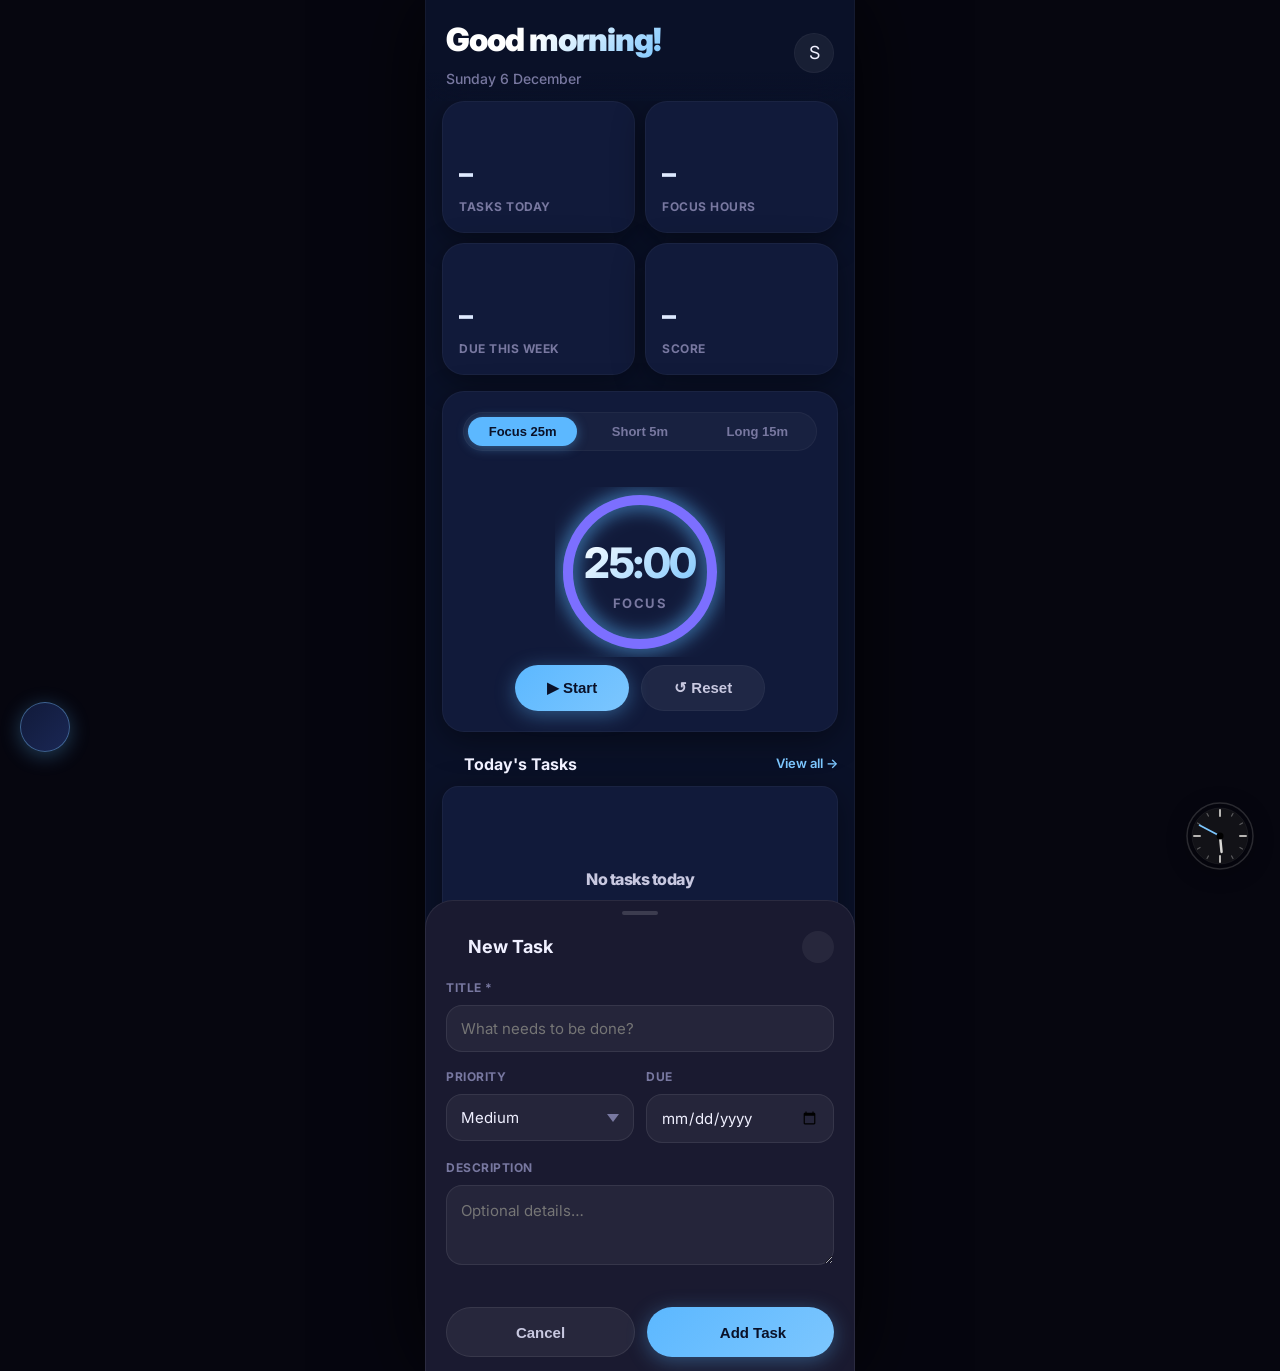
==== frontend/index.html @ b3008fc1 "Initial commit (no secrets)" ====
<!DOCTYPE html>
<html lang="en">
<head>
  <meta charset="UTF-8"/>
  <meta name="viewport" content="width=device-width, initial-scale=1.0, viewport-fit=cover"/>
  <meta name="theme-color" content="#0d0d18"/>
  <meta name="apple-mobile-web-app-capable" content="yes"/>
  <meta name="apple-mobile-web-app-status-bar-style" content="black-translucent"/>
  <title>Persona</title>
  <link rel="stylesheet" href="css/style.css"/>
  <link rel="manifest" href="manifest.json"/>
</head>
<body>
<div class="app-shell">

  <!-- Header -->
  <header class="app-header">
    <div>
      <div class="greeting-hello" id="greeting-text">Good morning! ☀️</div>
      <div class="greeting-date"  id="greeting-date"></div>
    </div>
    <div class="header-right">
      <div class="icon-btn" id="user-avatar-btn" title="Profile">S</div>
    </div>
  </header>

  <!-- Page content — widgets live here -->
  <main class="page-content">

    <!-- ── Widget: Stats ──────────────────────────── -->
    <div class="home-widget" data-widget-id="stats">
      <div class="stat-row">
        <div class="stat-tile">
          <div class="st-icon sticker"><svg class="line-icon"><use href="#icon-list"></use></svg></div>
          <div class="st-val" id="tasks-today">–</div>
          <div class="st-label">Tasks Today</div>
        </div>
        <div class="stat-tile">
          <div class="st-icon sticker"><svg class="line-icon"><use href="#icon-clock"></use></svg></div>
          <div class="st-val" id="focus-hours">–</div>
          <div class="st-label">Focus Hours</div>
        </div>
        <div class="stat-tile">
          <div class="st-icon sticker"><svg class="line-icon"><use href="#icon-bell"></use></svg></div>
          <div class="st-val" id="due-week">–</div>
          <div class="st-label">Due This Week</div>
        </div>
        <div class="stat-tile">
          <div class="st-icon sticker"><svg class="line-icon"><use href="#icon-ribbon"></use></svg></div>
          <div class="st-val" id="productivity-score">–</div>
          <div class="st-label">Score</div>
        </div>
      </div>
    </div>

    <!-- ── Widget: Focus Timer ────────────────────── -->
    <div class="home-widget" data-widget-id="focus-timer">
      <div class="card">
        <div class="timer-pills">
          <button class="timer-pill active" id="pill-focus" onclick="setTimerMode('focus',this)">Focus 25m</button>
          <button class="timer-pill" id="pill-short"  onclick="setTimerMode('short',this)">Short 5m</button>
          <button class="timer-pill" id="pill-long"   onclick="setTimerMode('long',this)">Long 15m</button>
        </div>

        <div class="focus-ring-wrap">
          <div class="focus-ring-svg" style="position:relative;width:170px;height:170px">
            <svg width="170" height="170" viewBox="0 0 170 170">
              <circle class="ring-bg"   cx="85" cy="85" r="72" fill="none" stroke-width="10"/>
              <circle class="ring-fill" cx="85" cy="85" r="72" fill="none" stroke-width="10"
                id="timer-circle"
                stroke-dasharray="452.4" stroke-dashoffset="0"/>
            </svg>
            <div class="ring-center">
              <div class="ring-time"  id="timer-display">25:00</div>
              <div class="ring-label" id="timer-mode-label">Focus</div>
            </div>
          </div>
        </div>

        <div class="timer-controls">
          <button class="btn-timer btn-timer-primary"   id="timer-btn" onclick="toggleTimer()">▶ Start</button>
          <button class="btn-timer btn-timer-secondary" onclick="resetTimer()">↺ Reset</button>
        </div>
      </div>
    </div>

    <!-- ── Widget: Today's Tasks ──────────────────── -->
    <div class="home-widget" data-widget-id="tasks">
      <div class="section-head">
        <span class="section-title"><svg class="line-icon" style="width:18px;height:18px;stroke-width:3px;margin-bottom:-3px"><use href="#icon-list"></use></svg> Today's Tasks</span>
        <a href="/planner" class="section-link">View all →</a>
      </div>
      <div class="card card-sm" id="tasks-container">
        <div class="empty-state" style="padding:20px 0">
          <div class="empty-icon sticker sticker-md"><svg class="line-icon"><use href="#icon-list"></use></svg></div>
          <h3>No tasks today</h3>
          <p>Tap + to add a task</p>
        </div>
      </div>
    </div>

    <!-- ── Widget: Habits ─────────────────────────── -->
    <div class="home-widget" data-widget-id="habits">
      <div class="section-head">
        <span class="section-title"><svg class="line-icon" style="width:18px;height:18px;stroke-width:3px;margin-bottom:-3px"><use href="#icon-ribbon"></use></svg> Habits</span>
        <a href="/habits" class="section-link">All →</a>
      </div>
      <div class="card card-sm" id="habits-container">
        <div class="empty-state" style="padding:16px 0">
          <div class="empty-icon sticker sticker-sm"><svg class="line-icon"><use href="#icon-ribbon"></use></svg></div>
          <p>No habits yet — <a href="/habits" style="color:var(--accent-light)">add one!</a></p>
        </div>
      </div>
    </div>

    <!-- ── Widget: Due Soon ───────────────────────── -->
    <div class="home-widget" data-widget-id="assignments">
      <div class="section-head">
        <span class="section-title"><svg class="line-icon" style="width:18px;height:18px;stroke-width:3px;margin-bottom:-3px"><use href="#icon-bell"></use></svg> Due Soon</span>
        <a href="/assignments" class="section-link">All →</a>
      </div>
      <div id="assignments-container">
        <div class="card card-sm" style="color:var(--text-muted);font-size:13px;text-align:center;padding:20px">No pending assignments</div>
      </div>
    </div>

  </main>

  <!-- FAB kept in HTML so legacy scripts don't break, hidden via CSS -->
  <button class="fab" id="fab" onclick="toggleFAB()" title="Add Task" style="display:none">+</button>

  <!-- AI chat bubble -->
  <div class="ai-bubble">
    <div class="ai-peek" id="ai-peek">
      <div class="ai-peek-title"><svg class="line-icon" style="width:16px;margin-bottom:-3px"><use href="#icon-bot"></use></svg> Persona AI</div>
      <div class="ai-response" id="ai-response-text">Tap below to let AI schedule your day!</div>
      <div class="ai-actions">
        <button class="ai-action-btn" onclick="aiScheduleDay()"><svg class="line-icon" style="width:14px;height:14px"><use href="#icon-zap"></use></svg> Schedule My Day</button>
        <button class="ai-action-btn" onclick="hideAI()"><svg class="line-icon" style="width:14px;height:14px"><use href="#icon-x"></use></svg> Close</button>
      </div>
    </div>
    <button class="ai-btn sticker" onclick="toggleAI()" title="AI Assistant">
      <svg class="line-icon" style="stroke: #fff"><use href="#icon-globe"></use></svg>
    </button>
  </div>

</div><!-- /.app-shell -->

<!-- Add Task Sheet -->
<div class="sheet-backdrop" id="task-backdrop" onclick="closeFAB()"></div>
<div class="bottom-sheet" id="task-sheet">
  <div class="sheet-handle"></div>
  <div class="sheet-header">
    <span class="sheet-title"><svg class="line-icon" style="width:18px"><use href="#icon-edit"></use></svg> New Task</span>
    <button class="sheet-close" onclick="closeFAB()"><svg class="line-icon" style="width:20px"><use href="#icon-x"></use></svg></button>
  </div>
  <div class="sheet-body">
    <div class="form-group">
      <label>Title *</label>
      <input type="text" id="task-title" placeholder="What needs to be done?"/>
    </div>
    <div class="form-row">
      <div class="form-group">
        <label>Priority</label>
        <select id="task-priority">
          <option value="medium">Medium</option>
          <option value="high">High</option>
          <option value="low">Low</option>
          <option value="urgent">Urgent</option>
        </select>
      </div>
      <div class="form-group">
        <label>Due</label>
        <input type="date" id="task-due"/>
      </div>
    </div>
    <div class="form-group">
      <label>Description</label>
      <textarea id="task-desc" placeholder="Optional details…"></textarea>
    </div>
  </div>
  <div class="sheet-footer">
    <button class="btn btn-secondary" onclick="closeFAB()">Cancel</button>
    <button class="btn btn-primary"   onclick="quickAddTask()"><svg class="line-icon" style="width:18px"><use href="#icon-check"></use></svg> Add Task</button>
  </div>
</div>

<div class="toast-container" id="toast-container"></div>

<!-- Scripts -->
<script src="js/auth-guard.js"></script>
<script src="js/app.js"></script>
<script src="js/focus_timer.js"></script>
<script src="js/clock-nav.js"></script>
<script src="js/home-grid.js"></script>

<script>
let fabOpen = false, aiOpen = false;

document.addEventListener('DOMContentLoaded', async () => {
  initApp();
  setGreeting();
  loadDashboard();
});

function setGreeting() {
  const h = new Date().getHours();
  const greet = h < 12 ? 'Good morning!' : h < 17 ? 'Good afternoon!' : 'Good evening!';
  document.getElementById('greeting-text').textContent = greet;
  document.getElementById('greeting-date').textContent =
    new Date().toLocaleDateString('en-IN', { weekday:'long', day:'numeric', month:'long' });
}

async function loadDashboard() {
  try {
    const [tasks, analytics, habits, assignments] = await Promise.allSettled([
      API.get('/tasks/?date=' + new Date().toISOString().slice(0,10)),
      API.get('/analytics/?period=week'),
      API.get('/habits/'),
      API.get('/assignments/?status=pending'),
    ]);
    if (tasks.value)       renderTodayTasks(tasks.value);
    if (analytics.value)   updateStats(analytics.value);
    if (habits.value)      renderHabits(habits.value);
    if (assignments.value) renderAssignments(assignments.value);
  } catch (_) {}
}

function updateStats(d) {
  document.getElementById('focus-hours').textContent        = (d.focus?.total_hours || 0) + 'h';
  document.getElementById('productivity-score').textContent = (d.productivity_score || 0) + '%';
}

function renderTodayTasks(tasks) {
  document.getElementById('tasks-today').textContent = tasks.length;
  const el = document.getElementById('tasks-container');
  if (!tasks.length) return;
  el.innerHTML = tasks.map(t => `
    <div class="task-item ${t.status==='completed'?'done':''}" id="ti-${t.id}">
      <div class="task-check" onclick="completeTask('${t.id}',this)">${t.status==='completed'?'<svg class="line-icon" style="width:14px;height:14px;stroke-width:3px"><use href="#icon-check"></use></svg>':''}</div>
      <div class="task-body">
        <div class="task-title-text">${esc(t.title)}</div>
        <div class="task-meta-row">
          <span class="task-time">${t.start_time ? fmtTime(t.start_time) : '<svg class="line-icon" style="width:12px;height:12px;margin-bottom:-2px"><use href="#icon-zap"></use></svg> AI scheduled'}</span>
          <span class="badge badge-${t.priority}">${t.priority}</span>
        </div>
      </div>
      <button class="task-swipe-del" onclick="delTask('${t.id}')"><svg class="line-icon" style="width:18px"><use href="#icon-trash"></use></svg></button>
    </div>`).join('');
}

function renderHabits(habits) {
  document.getElementById('due-week').textContent = habits.filter(h=>!h.done_today).length + ' left';
  const el = document.getElementById('habits-container');
  if (!habits.length) return;
  el.innerHTML = habits.slice(0,4).map(h => `
    <div class="habit-row">
      <div class="habit-icon sticker">${h.icon && h.icon.includes('<svg') ? h.icon : '<svg class="line-icon"><use href="#icon-ribbon"></use></svg>'}</div>
      <div class="habit-info">
        <div class="habit-name">${esc(h.name)}</div>
        <div class="habit-streak"><svg class="line-icon" style="width:14px;height:14px;margin-bottom:-2px;stroke:var(--amber)"><use href="#icon-zap"></use></svg> ${h.streak} day streak</div>
      </div>
      <div class="habit-toggle ${h.done_today?'on':''}" id="ht-${h.id}" onclick="toggleHabitDash('${h.id}',this)"></div>
    </div>`).join('');
}

function renderAssignments(assgmts) {
  const el = document.getElementById('assignments-container');
  if (!assgmts.length) return;
  const urgency = a => new Date(a.due_date) - new Date();
  const sorted  = assgmts.filter(a=>a.due_date).sort((a,b)=>urgency(a)-urgency(b));
  el.innerHTML = sorted.slice(0,3).map(a => {
    const diff = Math.ceil((new Date(a.due_date)-new Date())/(1000*60*60*24));
    return `<div class="asgmt-card" onclick="window.location='/assignments'">
      <div class="asgmt-dot" style="background:${diff<=1?'var(--red)':diff<=3?'var(--amber)':'var(--green)'}"></div>
      <div>
        <div class="asgmt-title">${esc(a.title)}</div>
        <div class="asgmt-course">${esc(a.course_name)}</div>
        <div class="asgmt-due">Due ${diff<=0?'Today':diff===1?'Tomorrow':'in '+diff+' days'}</div>
      </div>
    </div>`;
  }).join('');
}

/* ── FAB (Add Task sheet) ───────────────────────── */
function toggleFAB() {
  fabOpen = !fabOpen;
  document.getElementById('task-sheet').classList.toggle('show', fabOpen);
  document.getElementById('task-backdrop').classList.toggle('show', fabOpen);
  if (fabOpen) setTimeout(() => document.getElementById('task-title').focus(), 350);
}
function closeFAB() {
  fabOpen = false;
  document.getElementById('task-sheet').classList.remove('show');
  document.getElementById('task-backdrop').classList.remove('show');
}

async function quickAddTask() {
  const title = document.getElementById('task-title').value.trim();
  if (!title) { showToast('error','Error','Title is required'); return; }
  try {
    await API.post('/tasks/', {
      title,
      priority:    document.getElementById('task-priority').value,
      description: document.getElementById('task-desc').value,
      due_date:    document.getElementById('task-due').value,
    });
    closeFAB();
    showToast('success','Task Added!','Your task has been saved');
    loadDashboard();
  } catch(e) { showToast('error','Error',e.message); }
}

async function toggleHabitDash(id, el) {
  try {
    const res = await API.patch('/habits/'+id+'/check', {});
    el.classList.toggle('on', res.done_today);
    if (res.done_today) showToast('success','Streak!', `${res.streak} day streak!`);
  } catch(e) { showToast('error','Error',e.message); }
}

async function completeTask(id, checkEl) {
  await API.patch('/tasks/'+id+'/complete', {});
  checkEl.innerHTML = '<svg class="line-icon" style="width:14px;height:14px;stroke-width:3px"><use href="#icon-check"></use></svg>';
  checkEl.closest('.task-item').classList.add('done');
  showToast('success','Done!','Task completed');
}
async function delTask(id) {
  await API.del('/tasks/'+id);
  document.getElementById('ti-'+id)?.remove();
  showToast('info','Deleted','Task removed');
}

/* ── AI bubble ─────────────────────────────────── */
function toggleAI() {
  aiOpen = !aiOpen;
  document.getElementById('ai-peek').classList.toggle('show', aiOpen);
}
function hideAI() {
  aiOpen = false;
  document.getElementById('ai-peek').classList.remove('show');
}
async function aiScheduleDay() {
  const txt = document.getElementById('ai-response-text');
  txt.className = 'ai-response loading';
  txt.textContent = 'Thinking about your schedule…';
  try {
    const res = await API.post('/ai/schedule', { message: 'Schedule my day based on my pending tasks' });
    txt.className = 'ai-response';
    txt.textContent = res.explanation || res.message || 'Done! Check your planner.';
    showToast('success','AI Scheduled!','Your day has been planned');
    loadDashboard();
  } catch(e) {
    txt.className = 'ai-response';
    txt.textContent = 'Could not reach AI — add your GEMINI_API_KEY to .env';
  }
}

function fmtTime(iso) {
  return iso ? new Date(iso).toLocaleTimeString('en-IN',{hour:'2-digit',minute:'2-digit'}) : '';
}
</script>
</body>
</html>
---- frontend/css/style.css ----
/* =============================================
   Persona PWA — Mobile-First Design System
   Dark glassmorphism + App-native layout
   ============================================= */

@import url('https://fonts.googleapis.com/css2?family=Inter:wght@300;400;500;600;700;800;900&display=swap');

/* ── Variables ───────────────────────────────── */
:root {
  /* Deep Blue Theme */
  --bg:           #0A1128;
  --bg-elevated:  #111A3A;
  --bg-glass:     rgba(255,255,255,0.03);
  --bg-glass2:    rgba(255,255,255,0.06);
  --border:       rgba(255,255,255,0.04);
  --border-light: rgba(255,255,255,0.08);

  /* Sky Blue Accents */
  --accent:        #5CB8FF;
  --accent-light:  #7CC6FE;
  --accent-dim:    rgba(92,184,255,0.15);
  --green:         #48E5A0;
  --amber:         #FFB347;
  --red:           #FF5C6C;
  --pink:          #FF6F91;
  --teal:          #00D1B2;
  --purple:        #B57BFF;

  --text-primary:   #F0F0FF;
  --text-secondary: #C8C8E0;
  --text-muted:     #7878A0;

  /* Bottom nav height — reserved space */
  --nav-h: 68px;
  --safe-bottom: env(safe-area-inset-bottom, 0px);

  --radius-sm:  10px;
  --radius-md:  16px;
  --radius-lg:  22px;
  --radius-xl:  28px;
  --radius-full: 9999px;

  --shadow-card: 0 8px 32px rgba(0,0,0,0.4);
  --shadow-fab:  0 8px 32px rgba(92,184,255,0.5);
  --transition:  0.2s cubic-bezier(0.4,0,0.2,1);
}

/* ── Reset ───────────────────────────────────── */
*, *::before, *::after { box-sizing: border-box; margin: 0; padding: 0; }
html { font-size: 16px; -webkit-tap-highlight-color: transparent; }
body {
  font-family: 'Inter', system-ui, sans-serif;
  background: var(--bg);
  color: var(--text-primary);
  line-height: 1.5;
  min-height: 100vh;
  overflow-x: hidden;
  /* Prevent overscroll bounce flash */
  overscroll-behavior: none;
}

/* ── Scrollbar ───────────────────────────────── */
::-webkit-scrollbar { width: 3px; }
::-webkit-scrollbar-track { background: transparent; }
::-webkit-scrollbar-thumb { background: rgba(124,111,255,0.3); border-radius: 99px; }

/* ── Typography ──────────────────────────────── */
h1,h2,h3 { font-weight: 800; letter-spacing: -0.5px; margin-bottom: 4px; }
p { color: var(--text-secondary); line-height: 1.6; }

/* ── App shell ───────────────────────────────── */
.app-shell {
  display: flex;
  flex-direction: column;
  min-height: 100vh;
  max-width: 430px;        /* phone width cap */
  margin: 0 auto;
  position: relative;
  background: var(--bg);
}

/* ── Top header ──────────────────────────────── */
.app-header {
  position: sticky;
  top: 0;
  z-index: 100;
  display: flex;
  align-items: center;
  justify-content: space-between;
  padding: 16px 20px 12px;
  background: linear-gradient(180deg, var(--bg) 70%, transparent);
  backdrop-filter: blur(20px);
  -webkit-backdrop-filter: blur(20px);
}
.header-title {
  font-size: 26px;
  font-weight: 800;
  letter-spacing: -0.5px;
  color: #fff;
}
.header-subtitle {
  font-size: 13px;
  color: var(--text-muted);
  margin-top: 2px;
}
.header-right {
  display: flex;
  gap: 10px;
  align-items: center;
}
.icon-btn {
  width: 40px; height: 40px;
  border-radius: var(--radius-full);
  background: var(--bg-glass2);
  border: 1px solid var(--border);
  display: flex; align-items: center; justify-content: center;
  font-size: 18px; cursor: pointer;
  transition: var(--transition);
  color: var(--text-primary);
}
.icon-btn:active { transform: scale(0.9); background: var(--accent-dim); }

/* ── Page content ────────────────────────────── */
.page-content {
  flex: 1;
  overflow-y: auto;
  padding: 0 16px;
  /* Extra bottom padding so content clears the clock FAB */
  padding-bottom: 120px;
}

/* ── FAB hidden — replaced by clock nav ────────── */
.fab { display: none; }

/* ── Cards ───────────────────────────────────── */
.card {
  background: var(--bg-elevated);
  border: 1px solid var(--border);
  border-radius: var(--radius-lg);
  padding: 20px;
  margin-bottom: 12px;
  transition: var(--transition);
  box-shadow: var(--shadow-card);
}
.card-sm { padding: 14px 16px; border-radius: var(--radius-md); }
.card:active { transform: scale(0.985); border-color: var(--border-light); }

/* ── Stat row ────────────────────────────────── */
.stat-row {
  display: grid;
  grid-template-columns: repeat(2, 1fr);
  gap: 10px;
  margin-bottom: 16px;
}
.stat-tile {
  background: var(--bg-elevated);
  border: 1px solid var(--border);
  border-radius: var(--radius-lg);
  padding: 16px;
  box-shadow: var(--shadow-card);
}
.stat-tile .st-icon { font-size: 24px; margin-bottom: 10px; opacity: 0.9; }
.stat-tile .st-val {
  font-size: 28px; font-weight: 800; letter-spacing: -0.5px;
  background: linear-gradient(135deg, var(--text-primary), var(--accent-light));
  -webkit-background-clip: text;
  background-clip: text;
  -webkit-text-fill-color: transparent;
}
.stat-tile .st-label { font-size: 12px; color: var(--text-muted); margin-top: 4px; font-weight: 700; text-transform: uppercase; letter-spacing: 0.5px; }

/* ── Focus ring (pomodoro) ───────────────────── */
.focus-ring-wrap {
  display: flex;
  flex-direction: column;
  align-items: center;
  padding: 20px 0 8px;
}
.focus-ring-svg { position: relative; }
.ring-bg { stroke: rgba(255,255,255,0.07); }
.ring-fill {
  stroke: var(--accent);
  stroke-linecap: round;
  transform-origin: 50% 50%;
  transform: rotate(-90deg);
  transition: stroke-dashoffset 1s linear, stroke 0.5s;
  filter: drop-shadow(0 0 10px var(--accent));
}
.ring-center {
  position: absolute; inset: 0;
  display: flex; flex-direction: column;
  align-items: center; justify-content: center;
}
.ring-time {
  font-size: 42px; font-weight: 800;
  letter-spacing: -1.5px;
  background: linear-gradient(135deg, #fff, var(--accent-light));
  -webkit-background-clip: text;
  background-clip: text;
  -webkit-text-fill-color: transparent;
}
.ring-label { font-size: 13px; color: var(--text-muted); font-weight: 700; text-transform: uppercase; letter-spacing: 1.5px; }

/* Timer mode pills */
.timer-pills {
  display: flex; gap: 8px;
  background: var(--bg-glass);
  border: 1px solid var(--border);
  border-radius: var(--radius-full);
  padding: 4px;
  margin-bottom: 16px;
}
.timer-pill {
  flex: 1; text-align: center;
  padding: 7px 0; border-radius: var(--radius-full);
  font-size: 13px; font-weight: 600; cursor: pointer;
  color: var(--text-muted); transition: var(--transition);
  border: none; background: none;
}
.timer-pill.active {
  background: var(--accent);
  color: #0A1128; /* Dark text on light blue */
  box-shadow: 0 2px 12px rgba(92,184,255,0.4);
}

/* Timer control buttons */
.timer-controls { display: flex; gap: 12px; justify-content: center; }
.btn-timer {
  padding: 13px 32px; border-radius: var(--radius-full);
  font-size: 15px; font-weight: 700; cursor: pointer;
  transition: var(--transition); border: none;
}
.btn-timer:active { transform: scale(0.93); }
.btn-timer-primary {
  background: linear-gradient(135deg, var(--accent), var(--accent-light));
  color: #0A1128;
  box-shadow: 0 4px 20px rgba(92,184,255,0.4);
}
.btn-timer-secondary {
  background: var(--bg-glass2);
  border: 1px solid var(--border);
  color: var(--text-secondary);
}

/* ── Section heading ─────────────────────────── */
.section-head {
  display: flex; align-items: center; justify-content: space-between;
  margin: 20px 0 10px;
}
.section-title {
  font-size: 16px; font-weight: 700;
  color: var(--text-primary);
}
.section-link {
  font-size: 13px; color: var(--accent-light);
  font-weight: 600; cursor: pointer;
  text-decoration: none;
}

/* ── Task item ───────────────────────────────── */
.task-item {
  display: flex; align-items: center; gap: 12px;
  padding: 13px 0;
  border-bottom: 1px solid var(--border);
  transition: var(--transition);
}
.task-item:last-child { border-bottom: none; }
.task-check {
  width: 24px; height: 24px; flex-shrink: 0;
  border-radius: 50%;
  border: 2px solid var(--border-light);
  display: flex; align-items: center; justify-content: center;
  cursor: pointer; transition: var(--transition); font-size: 13px;
}
.task-check:active { transform: scale(0.85); }
.task-item.done .task-check {
  background: var(--green); border-color: var(--green); color: #000; font-size: 12px;
}
.task-item.done .task-title-text { text-decoration: line-through; color: var(--text-muted); }
.task-body { flex: 1; min-width: 0; }
.task-title-text { font-size: 14px; font-weight: 600; white-space: nowrap; overflow: hidden; text-overflow: ellipsis; }
.task-meta-row { display: flex; gap: 8px; align-items: center; margin-top: 3px; flex-wrap: wrap; }
.task-time { font-size: 11px; color: var(--text-muted); }
.task-swipe-del {
  flex-shrink: 0; width: 36px; height: 36px;
  background: rgba(255,92,108,0.12); border-radius: var(--radius-sm);
  display: flex; align-items: center; justify-content: center;
  font-size: 16px; cursor: pointer;
  border: none; color: var(--red);
}
.task-swipe-del:active { background: rgba(255,92,108,0.25); }

/* ── Badge / chip ────────────────────────────── */
.badge {
  display: inline-flex; align-items: center;
  padding: 3px 8px; border-radius: var(--radius-full);
  font-size: 10px; font-weight: 700; text-transform: uppercase; letter-spacing: 0.5px;
}
.badge-high, .badge-urgent { background: rgba(255,92,108,0.15); color: var(--red); }
.badge-medium               { background: rgba(255,179,71,0.15);  color: var(--amber); }
.badge-low                  { background: rgba(72,229,160,0.15);   color: var(--green); }
.badge-pending              { background: rgba(255,179,71,0.12);   color: var(--amber); }
.badge-completed            { background: rgba(72,229,160,0.12);   color: var(--green); }
.badge-in_progress          { background: rgba(124,111,255,0.15);  color: var(--accent-light); }
.badge-submitted            { background: rgba(72,229,160,0.12);   color: var(--green); }
.badge-late                 { background: rgba(255,92,108,0.12);   color: var(--red); }
.badge-graded               { background: rgba(181,123,255,0.12);  color: var(--purple); }

/* ── Progress bar ────────────────────────────── */
.progress-track {
  background: rgba(255,255,255,0.06);
  border-radius: var(--radius-full);
  height: 6px; overflow: hidden;
}
.progress-fill {
  height: 100%;
  background: linear-gradient(90deg, var(--accent), var(--accent-light));
  border-radius: var(--radius-full);
  transition: width 0.5s ease;
}

/* ── Habit row ───────────────────────────────── */
.habit-row {
  display: flex; align-items: center; gap: 12px;
  padding: 12px 0; border-bottom: 1px solid var(--border);
}
.habit-row:last-child { border-bottom: none; }
.habit-icon { font-size: 24px; width: 40px; text-align: center; flex-shrink: 0; }
.habit-info { flex: 1; }
.habit-name { font-size: 14px; font-weight: 600; }
.habit-streak { font-size: 12px; color: var(--amber); font-weight: 700; }
.habit-toggle {
  width: 44px; height: 26px; border-radius: var(--radius-full);
  background: rgba(255,255,255,0.08);
  border: 2px solid var(--border-light);
  cursor: pointer; transition: var(--transition);
  position: relative; flex-shrink: 0;
}
.habit-toggle::after {
  content: '';
  position: absolute; top: 2px; left: 2px;
  width: 18px; height: 18px;
  background: var(--text-muted); border-radius: 50%;
  transition: var(--transition);
}
.habit-toggle.on {
  background: linear-gradient(135deg, var(--green), #2fd48a);
  border-color: var(--green);
}
.habit-toggle.on::after { left: 20px; background: white; }

/* ── Assignment card ─────────────────────────── */
.asgmt-card {
  display: flex; gap: 12px;
  padding: 14px; border-radius: var(--radius-lg);
  background: var(--bg-elevated);
  border: 1px solid var(--border);
  margin-bottom: 10px; cursor: pointer; transition: var(--transition);
}
.asgmt-card:active { transform: scale(0.98); }
.asgmt-dot { width: 10px; height: 10px; border-radius: 50%; margin-top: 5px; flex-shrink: 0; }
.asgmt-title { font-size: 14px; font-weight: 600; }
.asgmt-course { font-size: 12px; color: var(--text-muted); margin-top: 2px; }
.asgmt-due { font-size: 11px; color: var(--amber); font-weight: 600; margin-top: 6px; }

.note-card {
  background: var(--bg-elevated);
  border: 1px solid var(--border);
  border-radius: var(--radius-lg);
  padding: 14px;
  margin-bottom: 10px;
  cursor: pointer; transition: var(--transition);
  box-shadow: 0 4px 12px rgba(0,0,0,0.2);
}
.note-card:active { transform: scale(0.98); }
.note-card-title { font-size: 16px; font-weight: 800; margin-bottom: 6px; letter-spacing: -0.3px; }
.note-card-preview { font-size: 13px; color: var(--text-secondary); line-height: 1.6; display: -webkit-box; -webkit-line-clamp: 3; line-clamp: 3; -webkit-box-orient: vertical; overflow: hidden; }
.note-card-date { font-size: 11px; color: var(--text-muted); margin-top: 10px; font-weight: 500; }
.notes-grid { display: grid; grid-template-columns: 1fr 1fr; gap: 10px; }

/* ── Expense row ─────────────────────────────── */
.expense-row {
  display: flex; align-items: center; gap: 12px;
  padding: 12px 0; border-bottom: 1px solid var(--border);
}
.expense-row:last-child { border-bottom: none; }
.expense-icon {
  width: 42px; height: 42px; border-radius: var(--radius-md);
  display: flex; align-items: center; justify-content: center;
  font-size: 20px; flex-shrink: 0;
}
.expense-info { flex: 1; min-width: 0; }
.expense-desc { font-size: 14px; font-weight: 600; white-space: nowrap; overflow: hidden; text-overflow: ellipsis; }
.expense-date { font-size: 11px; color: var(--text-muted); margin-top: 2px; }
.expense-amount { font-size: 15px; font-weight: 800; color: var(--red); flex-shrink: 0; }
.del-btn { width: 32px; height: 32px; border-radius: var(--radius-sm); background: rgba(255,92,108,0.1); border: none; color: var(--red); cursor: pointer; font-size: 15px; display: flex; align-items: center; justify-content: center; flex-shrink: 0; }
.del-btn:active { background: rgba(255,92,108,0.2); transform: scale(0.9); }

/* ── Chart container ─────────────────────────── */
.chart-wrap { position: relative; height: 200px; }

/* ── Bottom Sheet Modal ───────────────────────── */
.sheet-backdrop {
  position: fixed; inset: 0;
  background: rgba(0,0,0,0.6);
  z-index: 400;
  opacity: 0; pointer-events: none;
  transition: opacity var(--transition);
  backdrop-filter: blur(4px);
}
.sheet-backdrop.show { opacity: 1; pointer-events: all; }
.bottom-sheet {
  position: fixed;
  bottom: 0; left: 50%;
  transform: translateX(-50%) translateY(100%);
  width: 100%; max-width: 430px;
  background: #1a1a30;
  border-radius: var(--radius-xl) var(--radius-xl) 0 0;
  border: 1px solid var(--border-light);
  border-bottom: none;
  z-index: 500;
  transition: transform 0.35s cubic-bezier(0.4,0,0.2,1);
  padding-bottom: calc(var(--safe-bottom) + 16px);
  max-height: 92vh;
  overflow-y: auto;
}
.bottom-sheet.show { transform: translateX(-50%) translateY(0); }
.sheet-handle {
  width: 36px; height: 4px; border-radius: 2px;
  background: rgba(255,255,255,0.15);
  margin: 10px auto 16px;
}
.sheet-header {
  display: flex; align-items: center; justify-content: space-between;
  padding: 0 20px 16px;
}
.sheet-title { font-size: 18px; font-weight: 700; }
.sheet-close {
  width: 32px; height: 32px;
  background: var(--bg-glass2); border-radius: var(--radius-full);
  border: none; color: var(--text-muted); font-size: 16px;
  cursor: pointer; display: flex; align-items: center; justify-content: center;
}
.sheet-body { padding: 0 20px 8px; }

/* ── Form elements ───────────────────────────── */
.form-group { margin-bottom: 16px; }
.form-group label { display: block; font-size: 12px; font-weight: 700; color: var(--text-muted); text-transform: uppercase; letter-spacing: 0.5px; margin-bottom: 8px; }
input, select, textarea {
  width: 100%; padding: 13px 14px;
  background: rgba(255,255,255,0.05);
  border: 1px solid var(--border-light);
  border-radius: var(--radius-md);
  color: var(--text-primary);
  font-family: inherit; font-size: 15px;
  transition: border-color var(--transition), background var(--transition);
  -webkit-appearance: none;
  appearance: none;
}
input:focus, select:focus, textarea:focus {
  outline: none;
  border-color: var(--accent);
  background: rgba(124,111,255,0.08);
}
select { background-image: url("data:image/svg+xml,%3Csvg xmlns='http://www.w3.org/2000/svg' width='12' height='8' viewBox='0 0 12 8'%3E%3Cpath fill='%237878A0' d='M6 8L0 0h12z'/%3E%3C/svg%3E"); background-repeat: no-repeat; background-position: right 14px center; padding-right: 36px; }
textarea { resize: vertical; min-height: 80px; line-height: 1.6; }
input[type="color"] { padding: 6px; height: 44px; cursor: pointer; }
.form-row { display: grid; grid-template-columns: 1fr 1fr; gap: 12px; }

/* ── Buttons ─────────────────────────────────── */
.btn {
  display: inline-flex; align-items: center; justify-content: center; gap: 7px;
  padding: 13px 20px; border-radius: var(--radius-full);
  font-size: 15px; font-weight: 700; cursor: pointer;
  transition: var(--transition); border: none; text-decoration: none;
  white-space: nowrap;
}
.btn:active { transform: scale(0.94); }
.btn-primary {
  background: linear-gradient(135deg, var(--accent), var(--accent-light));
  color: #0A1128; box-shadow: 0 4px 20px rgba(92,184,255,0.35);
}
.btn-secondary {
  background: var(--bg-glass2); border: 1px solid var(--border-light); color: var(--text-secondary);
}
.btn-danger { background: rgba(255,92,108,0.15); color: var(--red); border: 1px solid rgba(255,92,108,0.2); }
.btn-success { background: rgba(72,229,160,0.15); color: var(--green); border: 1px solid rgba(72,229,160,0.2); }
.btn-full { width: 100%; }
.btn-sm { padding: 8px 14px; font-size: 13px; border-radius: var(--radius-md); }

/* Sheet footer */
.sheet-footer { padding: 12px 20px 0; display: flex; gap: 12px; }
.sheet-footer .btn { flex: 1; }

/* ── Tabs / pills ────────────────────────────── */
.tab-pills {
  display: flex; gap: 6px;
  overflow-x: auto; scrollbar-width: none;
  padding-bottom: 2px; margin-bottom: 14px;
}
.tab-pills::-webkit-scrollbar { display: none; }
.tab-pill {
  flex-shrink: 0; padding: 7px 14px;
  border-radius: var(--radius-full);
  font-size: 13px; font-weight: 600; cursor: pointer;
  background: var(--bg-glass2); border: 1px solid var(--border);
  color: var(--text-muted); transition: var(--transition);
}
.tab-pill.active { background: var(--accent-dim); border-color: var(--accent); color: var(--accent-light); }
.tab-pill:active { transform: scale(0.93); }

/* ── AI Chat bubble ──────────────────────────── */
.ai-bubble {
  position: fixed;
  bottom: calc(var(--nav-h) + var(--safe-bottom) + 80px);
  left: 20px;
  z-index: 150;
}
.ai-btn {
  width: 50px; height: 50px; border-radius: var(--radius-full);
  background: linear-gradient(135deg, #111A3A, #1a2754);
  border: 1px solid rgba(124,198,254,0.4);
  display: flex; align-items: center; justify-content: center;
  font-size: 22px; cursor: pointer;
  box-shadow: 0 4px 20px rgba(92,184,255,0.3);
  transition: var(--transition);
}
.ai-btn:active { transform: scale(0.88); }

.ai-peek {
  position: absolute;
  bottom: 58px; left: 0;
  background: #111A3A;
  border: 1px solid rgba(124,198,254,0.3);
  border-radius: var(--radius-lg);
  padding: 14px 16px;
  width: calc(100vw - 40px); max-width: 340px;
  box-shadow: var(--shadow-card);
  display: none;
}
.ai-peek.show { display: block; }
.ai-peek-title { font-size: 12px; font-weight: 700; color: var(--purple); margin-bottom: 6px; display: flex; align-items: center; gap: 6px; }
.ai-response { font-size: 14px; color: var(--text-secondary); line-height: 1.6; }
.ai-response.loading { color: var(--text-muted); font-style: italic; }
.ai-actions { display: flex; gap: 8px; margin-top: 10px; }
.ai-action-btn { flex: 1; padding: 8px; border-radius: var(--radius-md); font-size: 12px; font-weight: 700; cursor: pointer; border: none; background: rgba(181,123,255,0.12); color: var(--purple); transition: var(--transition); }
.ai-action-btn:active { background: rgba(181,123,255,0.22); }

/* ── Animated Sticker Icons ──────────────────────── */
/* ── Animated SVG Line Icons ── */
.line-icon {
  width: 24px;
  height: 24px;
  stroke: var(--text-primary);
  stroke-width: 2.2px;
  stroke-linecap: round;
  stroke-linejoin: round;
  fill: none;
  display: inline-block;
  vertical-align: middle;
  transition: transform 0.4s cubic-bezier(0.34, 1.56, 0.64, 1), filter 0.3s ease, color 0.3s ease, stroke 0.3s ease;
  filter: drop-shadow(0 2px 4px rgba(0,0,0,0.5));
}

.sticker {
  display: inline-flex;
  align-items: center;
  justify-content: center;
  cursor: pointer;
}

.sticker:hover .line-icon,
.card:hover .sticker .line-icon,
.cmi-icon.active .line-icon,
.cmi-icon:hover .line-icon {
  transform: translateY(-5px) scale(1.15) rotate(5deg);
  filter: drop-shadow(0 6px 12px rgba(124, 198, 254, 0.4));
  stroke: var(--accent-light);
}

.sticker-sm .line-icon { width: 20px; height: 20px; }
.sticker-md .line-icon { width: 32px; height: 32px; }
.sticker-lg .line-icon { width: 48px; height: 48px; stroke-width: 1.5px; }

/* Base adjustment for clock nav icons */
.cmi-icon .line-icon {
  width: 20px;
  height: 20px;
}
/* ── Empty state ─────────────────────────────── */
.empty-state {
  text-align: center; padding: 40px 20px;
  color: var(--text-muted);
}
.empty-state .empty-icon { font-size: 48px; margin-bottom: 14px; opacity: 0.6; }
.empty-state h3 { font-size: 16px; color: var(--text-secondary); margin-bottom: 6px; }
.empty-state p { font-size: 13px; }

/* ── Toast notifications ─────────────────────── */
.toast-container {
  position: fixed; top: 12px; left: 50%; transform: translateX(-50%);
  z-index: 9999; display: flex; flex-direction: column; gap: 8px;
  width: calc(100% - 32px); max-width: 400px; pointer-events: none;
}
.toast {
  display: flex; align-items: flex-start; gap: 10px;
  padding: 13px 16px; border-radius: var(--radius-lg);
  background: #1e1e35; border: 1px solid var(--border-light);
  box-shadow: 0 8px 32px rgba(0,0,0,0.5);
  animation: slideDown 0.3s cubic-bezier(0.4,0,0.2,1);
  pointer-events: all;
}
@keyframes slideDown { from { opacity:0; transform:translateY(-16px) scale(0.95); } }
.toast-success { border-color: rgba(72,229,160,0.3); }
.toast-error   { border-color: rgba(255,92,108,0.3); }
.toast-info    { border-color: rgba(124,111,255,0.3); }
.toast-icon { font-size: 18px; flex-shrink: 0; margin-top: 1px; }
.toast-body { flex: 1; }
.toast-title { font-size: 13px; font-weight: 700; }
.toast-msg   { font-size: 12px; color: var(--text-muted); margin-top: 2px; }
.toast-close { background: none; border: none; color: var(--text-muted); cursor: pointer; font-size: 16px; padding: 0 0 0 4px; }

/* ── Score ring ──────────────────────────────── */
.score-ring-wrap { display: flex; align-items: center; justify-content: center; padding: 8px 0; }
.score-big { font-size: 42px; font-weight: 900; background: linear-gradient(135deg, var(--accent-light), var(--green)); -webkit-background-clip: text; background-clip: text; -webkit-text-fill-color: transparent; }
.score-sub { font-size: 12px; color: var(--text-muted); font-weight: 600; text-align: center; }

/* ── Search input ────────────────────────────── */
.search-bar {
  display: flex; align-items: center; gap: 10px;
  background: var(--bg-glass2); border: 1px solid var(--border);
  border-radius: var(--radius-full); padding: 12px 18px;
  margin-bottom: 16px;
  box-shadow: inset 0 2px 4px rgba(0,0,0,0.1);
}
.search-bar input {
  flex: 1; background: none; border: none; padding: 0;
  font-size: 14px;
}
.search-bar input:focus { outline: none; }
.search-bar .search-icon { color: var(--text-muted); font-size: 16px; }

/* ── Greeting hero ───────────────────────────── */
.greeting-hero {
  padding: 8px 0 16px;
}
.greeting-hello {
  font-size: 32px; font-weight: 900;
  letter-spacing: -1px;
  background: linear-gradient(135deg, #fff 40%, var(--accent-light));
  -webkit-background-clip: text;
  background-clip: text;
  -webkit-text-fill-color: transparent;
}
.greeting-date { font-size: 14px; font-weight: 500; color: var(--text-muted); margin-top: 4px; }

/* ── AI Schedule output ──────────────────────── */
.ai-plan-card {
  background: linear-gradient(135deg, rgba(92,184,255,0.08), rgba(92,184,255,0.02));
  border: 1px solid rgba(124,198,254,0.2);
  border-radius: var(--radius-lg);
  padding: 16px;
  margin-bottom: 12px;
}
.ai-plan-header { display: flex; align-items: center; gap: 8px; margin-bottom: 10px; }
.ai-plan-icon { font-size: 20px; }
.ai-plan-title { font-size: 14px; font-weight: 700; color: var(--purple); }
.ai-plan-text { font-size: 13px; color: var(--text-secondary); line-height: 1.7; }
.ai-task-slot {
  display: flex; gap: 10px; align-items: center;
  padding: 8px;
  background: rgba(255,255,255,0.04);
  border-radius: var(--radius-sm); margin-top: 8px;
}
.ai-slot-time { font-size: 12px; font-weight: 700; color: var(--accent-light); white-space: nowrap; min-width: 80px; }
.ai-slot-title { font-size: 13px; font-weight: 600; }

/* ── Timeline (planner) ──────────────────────── */
.timeline-slot {
  display: flex; gap: 12px; align-items: flex-start;
  min-height: 52px; padding: 6px 0;
  border-left: 2px solid var(--border);
  padding-left: 14px; margin-left: 28px;
  position: relative;
}
.slot-time {
  position: absolute; left: -58px; top: 6px;
  font-size: 11px; color: var(--text-muted); font-weight: 600; width: 44px; text-align: right;
}
.slot-dot {
  position: absolute; left: -6px; top: 10px;
  width: 10px; height: 10px; border-radius: 50%;
  background: var(--bg-elevated); border: 2px solid var(--border-light);
}
.slot-dot.occupied {
  background: var(--accent); border-color: var(--accent);
  box-shadow: 0 0 8px var(--accent);
}
.slot-task {
  flex: 1; background: var(--accent-dim);
  border-left: 3px solid var(--accent);
  border-radius: var(--radius-sm);
  padding: 8px 10px; cursor: pointer; transition: var(--transition);
}
.slot-task:active { transform: scale(0.98); }
.slot-task-title { font-size: 13px; font-weight: 600; }
.slot-task-sub   { font-size: 11px; color: var(--text-muted); margin-top: 2px; }

/* ── Analytics score ring ────────────────────── */
.svg-ring { transform: rotate(-90deg); }
.ring-track { fill: none; stroke: rgba(255,255,255,0.06); }
.ring-progress { fill: none; stroke-linecap: round; transition: stroke-dashoffset 1.2s ease; }

/* ── Animations ──────────────────────────────── */
@keyframes fadeIn { from { opacity:0; transform:translateY(12px); } to { opacity:1; transform:none; } }
.animate-in { animation: fadeIn 0.4s ease forwards; }

@keyframes pulse { 0%,100% { opacity:1; } 50% { opacity:0.5; } }
.pulse { animation: pulse 1.5s infinite; }

/* ── Streaks bar ─────────────────────────────── */
.streak-row { display:flex; align-items:center; gap:10px; margin-bottom:10px; }
.streak-label { flex:1; font-size:13px; font-weight:600; }
.streak-bar-wrap { flex:1; }
.streak-count { font-size:13px; font-weight:700; color:var(--amber); white-space:nowrap; }

/* ── Separator ───────────────────────────────── */
.sep { height: 1px; background: var(--border); margin: 16px 0; }

/* ── Responsive: Large screens show limited width ── */
@media (min-width: 430px) {
  .app-shell, .bottom-nav, .bottom-sheet, .toast-container {
    max-width: 430px;
  }
  body { background: #06060f; }
  .app-shell {
    box-shadow: 0 0 80px rgba(0,0,0,0.8);
    border-left: 1px solid var(--border);
    border-right: 1px solid var(--border);
  }
}

/* ══════════════════════════════════════════════════════
   CLOCK RADIAL NAVIGATION
   Fixed bottom-right, 72px clockface.
   Long-press opens radial menu.
══════════════════════════════════════════════════════ */

#clock-nav {
  position: fixed;
  bottom: calc(28px + var(--safe-bottom));
  right: 24px;
  width: 72px; height: 72px;
  z-index: 900;
  user-select: none;
  -webkit-user-select: none;
  touch-action: none;
}

.clock-face {
  width: 72px; height: 72px;
  display: block;
  overflow: visible;
  filter: drop-shadow(0 4px 12px rgba(0,0,0,0.4));
  transition: transform 0.15s ease;
}
#clock-nav.clock-menu-open .clock-face {
  filter: drop-shadow(0 8px 24px rgba(0,0,0,0.6));
}
#clock-nav.clock-pressing .clock-face {
  transform: scale(0.92);
}

.clock-ring-outer {
  fill: none;
  stroke: rgba(253,251,247,0.15); /* very light cream faintly visible */
  stroke-width: 1.5;
}
.clock-ring-inner {
  fill: rgba(20,20,25,0.95); /* faded black */
  stroke: rgba(255,255,255,0.05);
  stroke-width: 1;
}

.tick-major {
  stroke: rgba(253,251,247,0.7); /* cream */
  stroke-width: 2;
  stroke-linecap: round;
}
.tick-minor {
  stroke: rgba(253,251,247,0.3); /* dim cream */
  stroke-width: 1.2;
  stroke-linecap: round;
}

.hand-group {
  transform-origin: 36px 36px;
  transition: transform 0.5s cubic-bezier(0.4,0,0.2,1);
}
.clock-hand { stroke-linecap: round; }

.hour-hand {
  stroke: rgba(253,251,247,0.85); /* cream */
  stroke-width: 2.5;
}
.minute-hand {
  stroke: #7CC6FE; /* sky blue primary */
  stroke-width: 1.8;
  transition: stroke-width 0.25s ease, stroke 0.25s ease;
}

#minute-hand-group.clock-hand-pointer .minute-hand {
  stroke-width: 2.6;
  stroke: #5CB8FF;
}
#clock-nav.clock-menu-open #minute-hand-group {
  transition: transform 0.09s linear;
}

.clock-center-dot {
  fill: #000000; /* pure black */
}

.clock-abort-ring {
  position: absolute;
  top: 50%; left: 50%;
  transform: translate(-50%, -50%);
  width: 56px; height: 56px;
  border-radius: 50%;
  border: 1.5px dashed rgba(255,92,108,0.0);
  pointer-events: none;
  transition: border-color 0.2s ease;
}
#clock-nav.clock-menu-open .clock-abort-ring {
  border-color: rgba(255,92,108,0.35);
  animation: abortRingPulse 2s infinite ease-in-out;
}
@keyframes abortRingPulse {
  0%,100% { transform: translate(-50%,-50%) scale(1);    opacity: 0.5; }
  50%      { transform: translate(-50%,-50%) scale(1.15); opacity: 1;   }
}

@keyframes clockNavPulse {
  0%, 100% { opacity: 1; }
  50%       { opacity: 0.85; }
}
#clock-nav.clock-pulse { animation: clockNavPulse 2s infinite ease-in-out; }

/* ── Radial menu items — compact until active ──── */
.clock-menu-item {
  position: absolute;
  top: 50%; left: 50%;
  width: 44px; height: 44px;
  margin: -22px 0 0 -22px;

  display: flex;
  align-items: center;
  justify-content: center;

  background: rgba(14,14,30,0.88);
  border: 1.5px solid rgba(124,111,255,0.0);
  border-radius: 50%;
  cursor: pointer;

  opacity: 0;
  transform: translate(0px, 0px) scale(0.2);
  transition: opacity 0.38s cubic-bezier(0.34,1.56,0.64,1),
              transform 0.38s cubic-bezier(0.34,1.56,0.64,1),
              border-color 0.18s ease,
              box-shadow 0.18s ease,
              background 0.18s ease;
  pointer-events: none;
  backdrop-filter: blur(18px);
  -webkit-backdrop-filter: blur(18px);
  z-index: 901;
  --tx: 0px; --ty: 0px;
  --ld-x: 0px; --ld-y: -30px;
  overflow: visible;
}
.clock-menu-item.visible {
  opacity: 1;
  transform: translate(var(--tx), var(--ty)) scale(1);
  pointer-events: all;
  border-color: rgba(124,111,255,0.18);
}
.clock-menu-item.active {
  background: rgba(124,111,255,0.20);
  border-color: var(--accent);
  box-shadow: 0 0 0 3px rgba(124,111,255,0.22),
              0 0 20px rgba(124,111,255,0.55);
  transform: translate(var(--tx), var(--ty)) scale(1.22) !important;
}
.clock-menu-item.page-active { border-color: rgba(72,229,160,0.5); }
.clock-menu-item.page-active .cmi-icon { filter: drop-shadow(0 0 6px var(--green)); }

.cmi-icon {
  font-size: 20px; line-height: 1; pointer-events: none;
  transition: transform 0.18s ease;
}
.clock-menu-item.active .cmi-icon { transform: scale(1.12); }

/* Label appears OUTSIDE the item ring when active */
.cmi-label {
  position: absolute;
  top: 50%; left: 50%;
  transform: translate(calc(-50% + var(--ld-x)), calc(-50% + var(--ld-y)));
  background: rgba(10,10,24,0.92);
  border: 1px solid rgba(124,111,255,0.3);
  border-radius: 7px;
  padding: 3px 8px;
  font-size: 8.5px; font-weight: 800;
  text-transform: uppercase; letter-spacing: 0.5px;
  color: var(--accent-light);
  white-space: nowrap;
  opacity: 0; pointer-events: none;
  transition: opacity 0.18s ease;
  backdrop-filter: blur(8px);
  -webkit-backdrop-filter: blur(8px);
  z-index: 5;
  box-shadow: 0 2px 10px rgba(0,0,0,0.5);
}
.clock-menu-item.active .cmi-label { opacity: 1; }

/* Green glow on clock when on home page */
#clock-nav.clock-is-home .clock-ring-outer { stroke: rgba(72,229,160,0.65); }
#clock-nav.clock-is-home .clock-center-dot {
  fill: var(--green);
  filter: drop-shadow(0 0 5px var(--green));
}


/* ══════════════════════════════════════════════════════
   HOME WIDGET GRID
══════════════════════════════════════════════════════ */

.home-widget {
  position: relative;
  transition: transform 0.2s cubic-bezier(0.4,0,0.2,1), box-shadow 0.2s ease;
}
.home-widget-hidden { display: none !important; }

.home-edit-mode .home-widget {
  animation: widgetWiggle 0.45s ease infinite alternate;
  border-radius: var(--radius-lg);
  outline: 1.5px dashed rgba(124,111,255,0.38);
  outline-offset: 3px;
}
.home-edit-mode .home-widget:nth-child(2n)  { animation-delay: 0.12s; }
.home-edit-mode .home-widget:nth-child(3n)  { animation-delay: 0.24s; }
.home-edit-mode .home-widget:nth-child(odd) { animation-delay: 0.06s; }
@keyframes widgetWiggle {
  0%   { transform: rotate(-0.65deg); }
  100% { transform: rotate( 0.65deg); }
}
.home-widget.widget-dragging {
  animation: none !important; outline-color: var(--accent); z-index: 800;
  box-shadow: 0 18px 44px rgba(0,0,0,0.65), 0 0 0 2px var(--accent);
  touch-action: none;
}

/* Drag handle */
.widget-handle {
  display: none; position: absolute;
  top: 10px; right: 42px;
  width: 28px; height: 28px;
  background: rgba(124,111,255,0.14);
  border: 1px solid rgba(124,111,255,0.3);
  border-radius: var(--radius-sm);
  align-items: center; justify-content: center;
  cursor: grab; z-index: 10; transition: background 0.15s ease;
}
.home-edit-mode .widget-handle { display: flex; }
.widget-handle:active { cursor: grabbing; background: rgba(124,111,255,0.28); }
.widget-handle-icon { font-size: 15px; color: var(--accent-light); pointer-events: none; letter-spacing: -2px; }

/* Delete button (✕) */
.widget-delete-btn {
  display: none; position: absolute;
  top: 8px; right: 8px;
  width: 26px; height: 26px;
  background: rgba(255,92,108,0.15);
  border: 1px solid rgba(255,92,108,0.35);
  border-radius: 50%; color: var(--red);
  font-size: 12px; font-weight: 700; cursor: pointer; z-index: 10;
  align-items: center; justify-content: center;
  transition: background 0.15s ease, transform 0.15s ease;
}
.home-edit-mode .widget-delete-btn { display: flex; }
.widget-delete-btn:active { background: rgba(255,92,108,0.3); transform: scale(0.88); }

/* + Add Widget card */
.widget-add-card {
  display: none; flex-direction: column;
  align-items: center; justify-content: center; gap: 8px;
  height: 80px;
  border: 2px dashed rgba(124,111,255,0.35);
  border-radius: var(--radius-lg);
  cursor: pointer; margin-bottom: 12px;
  transition: border-color 0.2s ease, background 0.2s ease;
}
.widget-add-card.visible { display: flex; }
.widget-add-card:active { background: rgba(124,111,255,0.06); border-color: var(--accent); }
.wac-icon  { font-size: 26px; color: var(--accent-light); }
.wac-label { font-size: 13px; font-weight: 700; color: var(--text-muted); }

/* Done edit button */
.edit-done-btn {
  padding: 5px 14px; border-radius: var(--radius-full);
  background: linear-gradient(135deg, var(--accent), #9B8FFF);
  color: white; font-size: 13px; font-weight: 700;
  border: none; cursor: pointer;
  opacity: 0; pointer-events: none; transform: scale(0.8);
  transition: opacity 0.22s ease, transform 0.22s cubic-bezier(0.34,1.56,0.64,1);
}
.edit-done-btn.visible { opacity: 1; pointer-events: all; transform: scale(1); }

/* Widget picker sheet */
#widget-picker-backdrop {
  position: fixed; inset: 0;
  background: rgba(0,0,0,0.55); z-index: 1100;
  opacity: 0; pointer-events: none;
  transition: opacity 0.25s ease;
  backdrop-filter: blur(4px);
}
#widget-picker-backdrop.show { opacity: 1; pointer-events: all; }

#widget-picker {
  position: fixed; bottom: 0; left: 50%;
  transform: translateX(-50%) translateY(100%);
  width: 100%; max-width: 430px;
  background: #181830;
  border-radius: var(--radius-xl) var(--radius-xl) 0 0;
  border: 1px solid var(--border-light); border-bottom: none;
  z-index: 1200;
  transition: transform 0.35s cubic-bezier(0.4,0,0.2,1);
  padding-bottom: calc(var(--safe-bottom) + 20px);
  max-height: 70vh; overflow-y: auto;
}
#widget-picker.show { transform: translateX(-50%) translateY(0); }

.picker-handle { width: 36px; height: 4px; background: rgba(255,255,255,0.15); border-radius: 2px; margin: 12px auto 14px; }
.picker-header { display: flex; align-items: center; justify-content: space-between; padding: 0 20px 14px; }
.picker-title  { font-size: 17px; font-weight: 700; }
.picker-close  { width: 30px; height: 30px; background: var(--bg-glass2); border-radius: 50%; border: none; color: var(--text-muted); font-size: 14px; cursor: pointer; display: flex; align-items: center; justify-content: center; }
.picker-list   { padding: 0 16px 8px; }

.picker-item { display: flex; align-items: center; gap: 12px; padding: 14px 12px; background: var(--bg-elevated); border: 1px solid var(--border); border-radius: var(--radius-lg); margin-bottom: 10px; }
.picker-item-icon  { font-size: 24px; }
.picker-item-label { flex: 1; font-size: 15px; font-weight: 600; }
.picker-add-btn { padding: 7px 16px; border-radius: var(--radius-full); background: var(--accent-dim); border: 1px solid var(--accent); color: var(--accent-light); font-size: 13px; font-weight: 700; cursor: pointer; transition: var(--transition); }
.picker-add-btn:active { background: rgba(124,111,255,0.3); transform: scale(0.94); }

.picker-empty { text-align: center; padding: 30px 20px; color: var(--text-muted); font-size: 14px; }
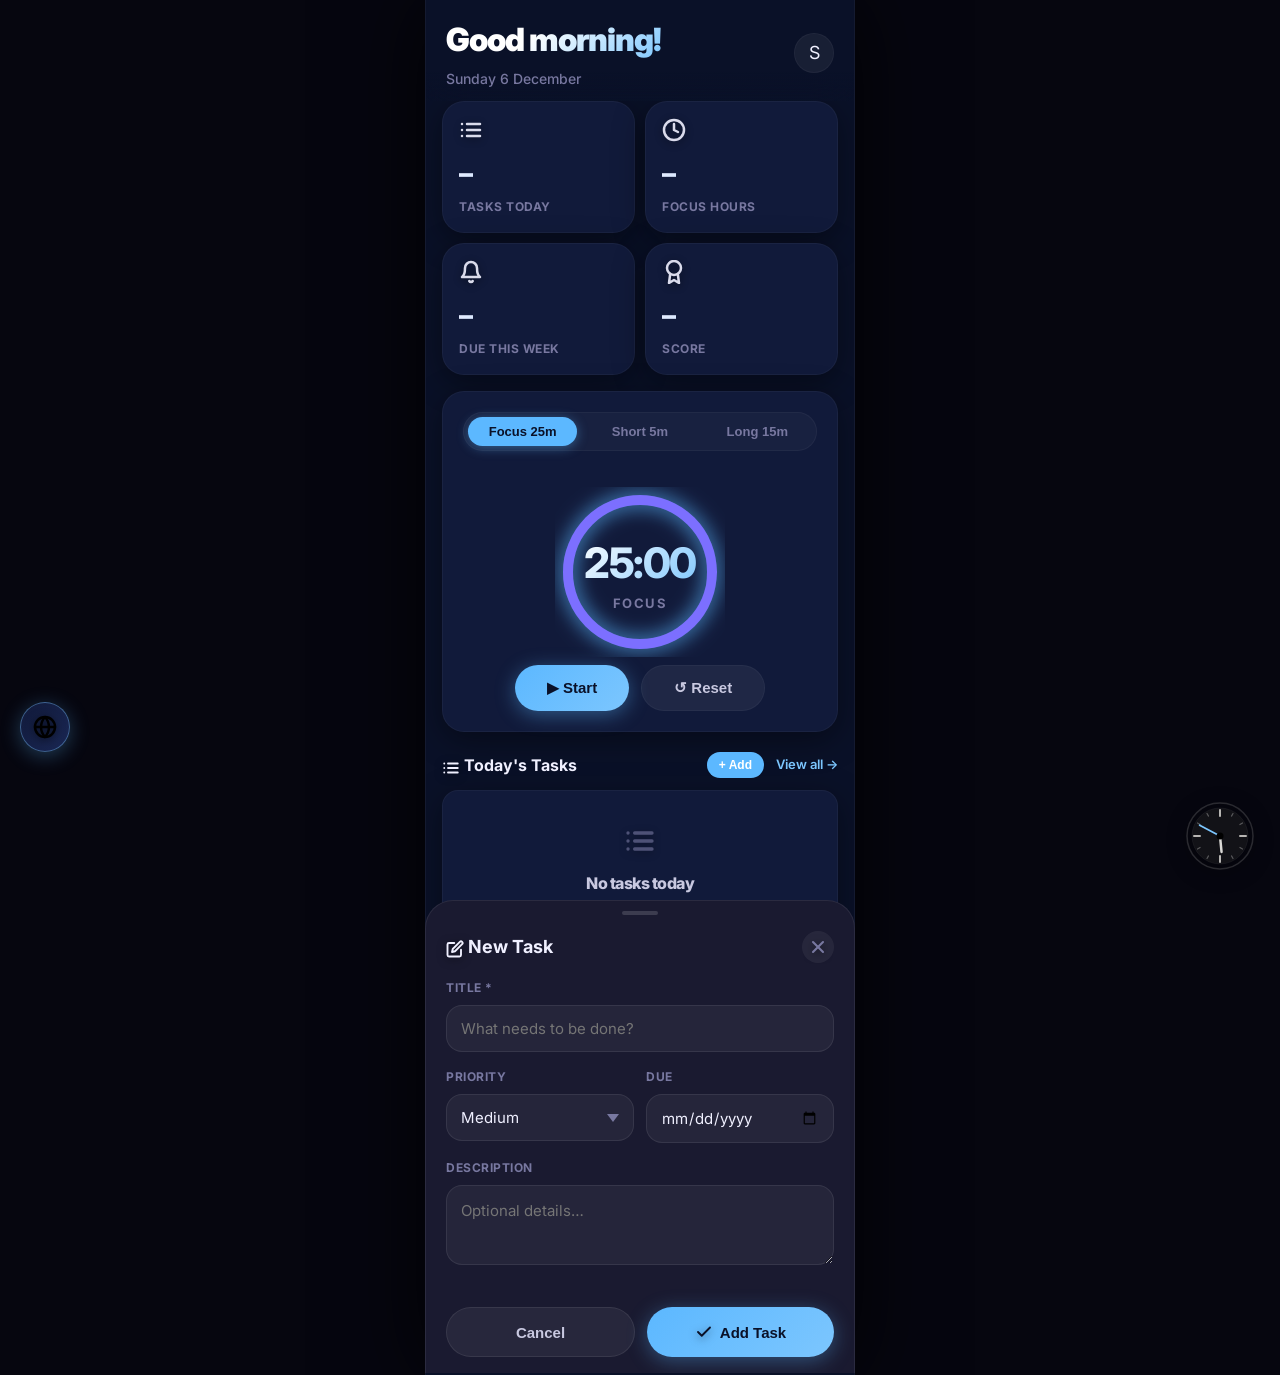
==== commit 492ae265: "Updated backend routes, database schemas, and frontend UI components" ====
--- a/frontend/index.html
+++ b/frontend/index.html
@@ -6,6 +6,10 @@
   <meta name="theme-color" content="#0d0d18"/>
   <meta name="apple-mobile-web-app-capable" content="yes"/>
   <meta name="apple-mobile-web-app-status-bar-style" content="black-translucent"/>
+  <!-- Prevent browser from caching this HTML page -->
+  <meta http-equiv="Cache-Control" content="no-cache, no-store, must-revalidate"/>
+  <meta http-equiv="Pragma" content="no-cache"/>
+  <meta http-equiv="Expires" content="0"/>
   <title>Persona</title>
   <link rel="stylesheet" href="css/style.css"/>
   <link rel="manifest" href="manifest.json"/>
@@ -86,15 +90,18 @@
 
     <!-- ── Widget: Today's Tasks ──────────────────── -->
     <div class="home-widget" data-widget-id="tasks">
-      <div class="section-head">
+      <div class="section-head" style="margin-bottom:12px; display:flex; justify-content:space-between; align-items:center;">
         <span class="section-title"><svg class="line-icon" style="width:18px;height:18px;stroke-width:3px;margin-bottom:-3px"><use href="#icon-list"></use></svg> Today's Tasks</span>
-        <a href="/planner" class="section-link">View all →</a>
+        <div style="display:flex; gap:12px; align-items:center;">
+          <button onclick="toggleFAB()" style="background:var(--accent); color:white; border:none; padding:6px 12px; border-radius:var(--radius-md); font-size:12px; cursor:pointer; font-weight:bold;">+ Add</button>
+          <a href="/planner" class="section-link">View all →</a>
+        </div>
       </div>
       <div class="card card-sm" id="tasks-container">
-        <div class="empty-state" style="padding:20px 0">
+        <div class="empty-state" style="padding:20px 0; cursor:pointer;" onclick="toggleFAB()">
           <div class="empty-icon sticker sticker-md"><svg class="line-icon"><use href="#icon-list"></use></svg></div>
           <h3>No tasks today</h3>
-          <p>Tap + to add a task</p>
+          <p>Tap to add a task</p>
         </div>
       </div>
     </div>
@@ -126,8 +133,7 @@
 
   </main>
 
-  <!-- FAB kept in HTML so legacy scripts don't break, hidden via CSS -->
-  <button class="fab" id="fab" onclick="toggleFAB()" title="Add Task" style="display:none">+</button>
+  <!-- FAB — removed per UX update (now uses small + Add button) -->
 
   <!-- AI chat bubble -->
   <div class="ai-bubble">
@@ -145,6 +151,8 @@
   </div>
 
 </div><!-- /.app-shell -->
+
+<!-- Floating Add Task Button (removed per UX update) -->
 
 <!-- Add Task Sheet -->
 <div class="sheet-backdrop" id="task-backdrop" onclick="closeFAB()"></div>
@@ -188,8 +196,10 @@
 <div class="toast-container" id="toast-container"></div>
 
 <!-- Scripts -->
+<script src="js/icons.js"></script>
 <script src="js/auth-guard.js"></script>
 <script src="js/app.js"></script>
+<script src="js/notifications.js"></script>
 <script src="js/focus_timer.js"></script>
 <script src="js/clock-nav.js"></script>
 <script src="js/home-grid.js"></script>
@@ -234,7 +244,14 @@
 function renderTodayTasks(tasks) {
   document.getElementById('tasks-today').textContent = tasks.length;
   const el = document.getElementById('tasks-container');
-  if (!tasks.length) return;
+  if (!tasks.length) {
+    el.innerHTML = `<div class="empty-state" style="padding:20px 0; cursor:pointer;" onclick="toggleFAB()">
+      <div class="empty-icon sticker sticker-md"><svg class="line-icon"><use href="#icon-list"></use></svg></div>
+      <h3>No tasks today</h3>
+      <p>Tap to add a task</p>
+    </div>`;
+    return;
+  }
   el.innerHTML = tasks.map(t => `
     <div class="task-item ${t.status==='completed'?'done':''}" id="ti-${t.id}">
       <div class="task-check" onclick="completeTask('${t.id}',this)">${t.status==='completed'?'<svg class="line-icon" style="width:14px;height:14px;stroke-width:3px"><use href="#icon-check"></use></svg>':''}</div>
@@ -285,12 +302,27 @@
 /* ── FAB (Add Task sheet) ───────────────────────── */
 function toggleFAB() {
   fabOpen = !fabOpen;
+  if (fabOpen) {
+    // Reset form to blank for new task
+    ['task-title','task-desc'].forEach(id => {
+      const el = document.getElementById(id);
+      if (el) el.value = '';
+    });
+    const p = document.getElementById('task-priority');
+    const d = document.getElementById('task-due');
+    if (p) p.value = 'medium';
+    if (d) d.value = '';
+    setTimeout(() => document.getElementById('task-title')?.focus(), 350);
+  }
+  const homeBtn = document.getElementById('home-add-fab');
+  if (homeBtn) homeBtn.style.transform = fabOpen ? 'scale(0.85) rotate(45deg)' : '';
   document.getElementById('task-sheet').classList.toggle('show', fabOpen);
   document.getElementById('task-backdrop').classList.toggle('show', fabOpen);
-  if (fabOpen) setTimeout(() => document.getElementById('task-title').focus(), 350);
 }
 function closeFAB() {
   fabOpen = false;
+  const homeBtn = document.getElementById('home-add-fab');
+  if (homeBtn) homeBtn.style.transform = '';
   document.getElementById('task-sheet').classList.remove('show');
   document.getElementById('task-backdrop').classList.remove('show');
 }
--- a/frontend/css/style.css
+++ b/frontend/css/style.css
@@ -129,8 +129,178 @@
   padding-bottom: 120px;
 }
 
-/* ── FAB hidden — replaced by clock nav ────────── */
+/* ── FAB: hidden on home (clock nav replaces it), shown on planner/assignments ── */
 .fab { display: none; }
+
+/* Show FAB on pages that explicitly opt-in via data-show-fab */
+body[data-page="planner"] .fab,
+body[data-page="assignments"] .fab {
+  display: flex;
+}
+
+/* ── Date Scroller (Planner Horizon Bar) ───────── */
+.date-scroller {
+  display: flex;
+  flex-direction: row;
+  gap: 8px;
+  overflow-x: auto;
+  scroll-snap-type: x mandatory;
+  -webkit-overflow-scrolling: touch;
+  scrollbar-width: none;
+  padding: 4px 2px 10px;
+}
+.date-scroller::-webkit-scrollbar { display: none; }
+
+.date-btn {
+  flex-shrink: 0;
+  display: flex;
+  flex-direction: column;
+  align-items: center;
+  justify-content: center;
+  gap: 4px;
+  width: 52px;
+  min-height: 68px;
+  border-radius: 16px;
+  background: var(--bg-glass2);
+  border: 1.5px solid var(--border);
+  cursor: pointer;
+  scroll-snap-align: center;
+  transition: all 0.22s cubic-bezier(0.4,0,0.2,1);
+  user-select: none;
+  -webkit-user-select: none;
+}
+.date-btn:active { transform: scale(0.93); }
+.date-btn.active {
+  background: linear-gradient(145deg, rgba(92,184,255,0.25), rgba(92,184,255,0.08));
+  border-color: var(--accent);
+  box-shadow: 0 0 20px rgba(92,184,255,0.3), inset 0 0 10px rgba(92,184,255,0.05);
+}
+.date-day {
+  font-size: 10px;
+  font-weight: 700;
+  text-transform: uppercase;
+  letter-spacing: 0.5px;
+  color: var(--text-muted);
+}
+.date-num {
+  font-size: 20px;
+  font-weight: 800;
+  color: var(--text-primary);
+  letter-spacing: -0.5px;
+  line-height: 1;
+}
+.date-btn.active .date-day { color: var(--accent-light); }
+.date-btn.active .date-num {
+  background: linear-gradient(135deg, #fff, var(--accent-light));
+  -webkit-background-clip: text;
+  background-clip: text;
+  -webkit-text-fill-color: transparent;
+}
+
+/* ── Planner FAB (shown on planner page) ────────── */
+#planner-fab {
+  position: fixed;
+  bottom: calc(28px + var(--safe-bottom) + 80px);
+  right: 24px;
+  width: 56px; height: 56px;
+  z-index: 200;
+  background: linear-gradient(135deg, var(--accent), var(--accent-light));
+  border: none;
+  border-radius: 50%;
+  display: flex; align-items: center; justify-content: center;
+  font-size: 28px; font-weight: 300; color: #0A1128;
+  box-shadow: 0 4px 24px rgba(92,184,255,0.5), 0 0 0 0 rgba(92,184,255,0.3);
+  cursor: pointer;
+  transition: all 0.22s cubic-bezier(0.4,0,0.2,1);
+  animation: fabPulseRing 2.5s ease-in-out infinite;
+}
+#planner-fab:active { transform: scale(0.88); }
+@keyframes fabPulseRing {
+  0%,100% { box-shadow: 0 4px 24px rgba(92,184,255,0.5), 0 0 0 0 rgba(92,184,255,0.3); }
+  60%     { box-shadow: 0 4px 24px rgba(92,184,255,0.5), 0 0 0 12px rgba(92,184,255,0); }
+}
+
+/* ── AI Plan Card (futuristic upgrade) ─────────── */
+.ai-plan-card {
+  background: linear-gradient(135deg, rgba(92,184,255,0.10), rgba(92,184,255,0.02));
+  border: 1px solid rgba(124,198,254,0.25);
+  border-radius: var(--radius-lg);
+  padding: 16px;
+  margin-bottom: 14px;
+  position: relative;
+  overflow: hidden;
+}
+.ai-plan-card::before {
+  content: '';
+  position: absolute;
+  top: -40px; right: -40px;
+  width: 120px; height: 120px;
+  background: radial-gradient(circle, rgba(92,184,255,0.15) 0%, transparent 70%);
+  pointer-events: none;
+}
+
+/* AI slot list inside plan card */
+.ai-plan-text ul {
+  list-style: none;
+  margin: 10px 0 0;
+  padding: 0;
+  display: flex;
+  flex-direction: column;
+  gap: 6px;
+}
+.ai-plan-text ul li {
+  background: rgba(255,255,255,0.04);
+  border: 1px solid rgba(255,255,255,0.06);
+  border-radius: 10px;
+  padding: 8px 12px;
+  font-size: 13px;
+  color: var(--text-secondary);
+  border-left: 3px solid var(--accent);
+}
+
+/* ── Timeline slot improvements ─────────────────── */
+.timeline-slot { position: relative; cursor: pointer; }
+.timeline-slot:hover .slot-task { border-color: var(--accent-light); filter: brightness(1.1); }
+.slot-dot.has-task {
+  background: var(--accent);
+  border-color: var(--accent);
+  box-shadow: 0 0 8px rgba(92,184,255,0.6);
+  animation: dotPulse 2s ease infinite;
+}
+@keyframes dotPulse {
+  0%,100% { box-shadow: 0 0 6px rgba(92,184,255,0.4); }
+  50%      { box-shadow: 0 0 14px rgba(92,184,255,0.8); }
+}
+
+/* ── Task item in planner task list ─────────────── */
+.task-item {
+  padding: 14px 0;
+  border-bottom: 1px solid var(--border);
+  animation: fadeIn 0.3s ease both;
+}
+.task-title { font-size: 14px; font-weight: 600; }
+.task-meta  { display: flex; gap: 8px; align-items: center; margin-top: 4px; flex-wrap: wrap; }
+
+/* ── Home page Quick Add FAB ─────────────────────── */
+#home-add-fab {
+  position: fixed;
+  bottom: calc(28px + var(--safe-bottom) + 80px);
+  right: calc(24px + 72px + 12px); /* left of the clock nav */
+  width: 50px; height: 50px;
+  z-index: 200;
+  background: linear-gradient(135deg, rgba(92,184,255,0.3), rgba(92,184,255,0.1));
+  border: 1.5px solid rgba(92,184,255,0.5);
+  border-radius: 50%;
+  display: flex; align-items: center; justify-content: center;
+  font-size: 26px; color: var(--accent-light);
+  cursor: pointer;
+  transition: all 0.22s cubic-bezier(0.4,0,0.2,1);
+  backdrop-filter: blur(10px);
+  -webkit-backdrop-filter: blur(10px);
+  box-shadow: 0 4px 20px rgba(92,184,255,0.25);
+}
+#home-add-fab:active { transform: scale(0.88); background: rgba(92,184,255,0.4); }
+
 
 /* ── Cards ───────────────────────────────────── */
 .card {
@@ -463,6 +633,7 @@
   background: rgba(124,111,255,0.08);
 }
 select { background-image: url("data:image/svg+xml,%3Csvg xmlns='http://www.w3.org/2000/svg' width='12' height='8' viewBox='0 0 12 8'%3E%3Cpath fill='%237878A0' d='M6 8L0 0h12z'/%3E%3C/svg%3E"); background-repeat: no-repeat; background-position: right 14px center; padding-right: 36px; }
+option { background: var(--bg-elevated); color: var(--text-primary); }
 textarea { resize: vertical; min-height: 80px; line-height: 1.6; }
 input[type="color"] { padding: 6px; height: 44px; cursor: pointer; }
 .form-row { display: grid; grid-template-columns: 1fr 1fr; gap: 12px; }
